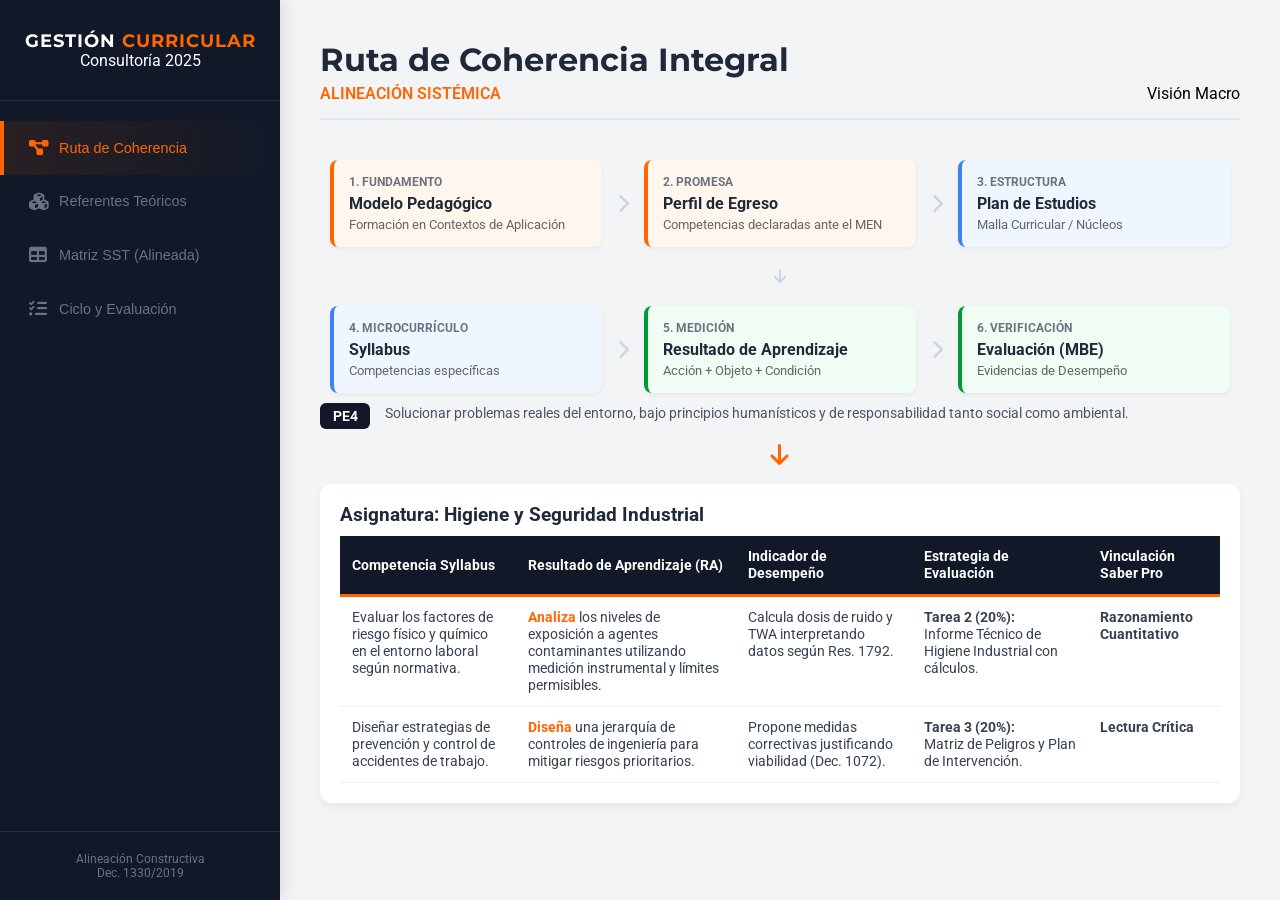
==== induccion_docente.html @ 93a94dc3 "fix(C3): logo institucional local, plan vigente primero, malla por areas y componentes, ortografia, " ====
<!DOCTYPE html>
<html lang="es">
<head>
    <meta charset="UTF-8">
    <meta name="viewport" content="width=device-width, initial-scale=1.0">
    <title>Guía de Alineación Curricular SST | Decreto 1330</title>
    
    <!-- Fuentes Google -->
    <link href="https://fonts.googleapis.com/css2?family=Montserrat:wght@400;600;700;800&family=Roboto:wght@300;400;500;700&display=swap" rel="stylesheet">
    <!-- FontAwesome -->
    <link rel="stylesheet" href="https://cdnjs.cloudflare.com/ajax/libs/font-awesome/6.0.0/css/all.min.css">

    <style>
        /* --- VARIABLES GLOBALES --- */
        :root {
            --sidebar-width: 280px;
            --orange: #FF6600;
            --green: #009933;
            --blue-dark: #1e3a8a;
            --blue-aneca: #3b82f6;
            --red-tobon: #dc2626;
            --purple-ausubel: #8b5cf6;
            --teal-vygotsky: #14b8a6;
            --lime-dewey: #84cc16;
            
            --dark-bg: #111827;
            --light-bg: #f3f4f6;
            --white: #ffffff;
            --text-main: #1f2937;
            --text-light: #6b7280;
        }

        /* --- RESET Y BASE --- */
        * { margin: 0; padding: 0; box-sizing: border-box; }
        body {
            font-family: 'Roboto', sans-serif;
            background-color: var(--light-bg);
            height: 100vh;
            overflow: hidden;
            display: flex;
        }

        /* --- SIDEBAR --- */
        .sidebar {
            width: var(--sidebar-width);
            background-color: var(--dark-bg);
            color: var(--white);
            display: flex;
            flex-direction: column;
            height: 100%;
            box-shadow: 4px 0 15px rgba(0,0,0,0.1);
            z-index: 10;
        }
        .brand { padding: 30px 20px; border-bottom: 1px solid rgba(255,255,255,0.1); text-align: center; }
        .brand h2 { font-family: 'Montserrat', sans-serif; font-size: 1.1rem; text-transform: uppercase; letter-spacing: 1px; }
        .brand span { color: var(--orange); }
        .nav-menu { flex: 1; padding-top: 20px; overflow-y: auto; }
        .nav-btn {
            width: 100%; background: none; border: none; color: var(--text-light); padding: 18px 25px;
            text-align: left; cursor: pointer; transition: all 0.3s ease; font-size: 0.9rem;
            display: flex; align-items: center; border-left: 4px solid transparent;
        }
        .nav-btn i { width: 30px; font-size: 1.1rem; }
        .nav-btn:hover { background-color: rgba(255,255,255,0.05); color: var(--white); }
        .nav-btn.active { background: linear-gradient(90deg, rgba(255,102,0,0.1) 0%, transparent 100%); color: var(--orange); border-left-color: var(--orange); font-weight: 500; }
        .nav-footer { padding: 20px; font-size: 0.75rem; color: var(--text-light); text-align: center; border-top: 1px solid rgba(255,255,255,0.1); }

        /* --- CONTENEDOR PRINCIPAL --- */
        .main-content { flex: 1; padding: 40px; overflow-y: auto; position: relative; }
        .slide-header { margin-bottom: 30px; padding-bottom: 15px; border-bottom: 2px solid #e2e8f0; display: flex; justify-content: space-between; align-items: end; }
        .slide-title h1 { font-family: 'Montserrat', sans-serif; font-size: 2rem; color: var(--text-main); margin-bottom: 5px; }
        .slide-subtitle { color: var(--orange); font-weight: 600; font-size: 1rem; text-transform: uppercase; }
        .content-section { display: none; animation: fadeIn 0.4s ease-in-out; }
        .content-section.active { display: block; }
        @keyframes fadeIn { from { opacity: 0; transform: translateY(10px); } to { opacity: 1; transform: translateY(0); } }

        /* --- ESTILOS DE COMPONENTES --- */
        
        /* Ruta de Coherencia */
        .coherence-flow { display: flex; flex-direction: column; gap: 20px; padding: 10px; }
        .flow-row { display: flex; gap: 15px; align-items: stretch; }
        .flow-card { flex: 1; background: var(--white); padding: 15px; border-radius: 8px; border-left: 4px solid #ccc; box-shadow: 0 2px 4px rgba(0,0,0,0.05); display: flex; flex-direction: column; justify-content: center; }
        .card-level-1 { border-left-color: var(--orange); background: #fff7ed; }
        .card-level-2 { border-left-color: #3b82f6; background: #eff6ff; }
        .card-level-3 { border-left-color: var(--green); background: #f0fdf4; }
        .flow-label { font-size: 0.75rem; text-transform: uppercase; color: var(--text-light); font-weight: bold; margin-bottom: 5px; }
        .flow-value { font-size: 1rem; color: var(--text-main); font-weight: 700; }
        .flow-desc { font-size: 0.8rem; color: #666; margin-top: 4px; }
        .arrow-separator { display: flex; align-items: center; justify-content: center; color: #cbd5e1; font-size: 1.2rem; }

        /* Cubo Teórico */
        .theory-stack { display: flex; flex-direction: column; gap: 10px; max-width: 800px; margin: 0 auto; }
        .theory-layer {
            padding: 15px 20px; border-radius: 8px; color: white; position: relative;
            box-shadow: 0 4px 6px rgba(0,0,0,0.1); transition: transform 0.2s;
            display: flex; justify-content: space-between; align-items: center;
        }
        .theory-layer:hover { transform: scale(1.02); }
        .layer-title { font-weight: 800; font-size: 1.2rem; font-family: 'Montserrat', sans-serif; text-shadow: 1px 1px 2px rgba(0,0,0,0.2); }
        .layer-desc { font-size: 0.9rem; background: rgba(255,255,255,0.2); padding: 5px 10px; border-radius: 4px; }
        .bg-vygotsky { background: linear-gradient(135deg, var(--teal-vygotsky), #0d9488); }
        .bg-ausubel { background: linear-gradient(135deg, var(--purple-ausubel), #7c3aed); }
        .bg-dewey { background: linear-gradient(135deg, var(--lime-dewey), #65a30d); }
        .bg-tobon { background: linear-gradient(135deg, var(--red-tobon), #b91c1c); }
        .bg-aneca { background: linear-gradient(135deg, var(--blue-aneca), #2563eb); }

        /* PERFIL DE EGRESO DETALLADO */
        .profile-detailed-box {
            background: white; border-radius: 10px; padding: 20px; margin-bottom: 20px;
            border-left: 5px solid var(--orange); box-shadow: 0 4px 10px rgba(0,0,0,0.05);
        }
        .profile-detailed-box h4 { color: var(--orange); margin-bottom: 15px; font-family: 'Montserrat', sans-serif; display: flex; align-items: center; gap: 10px; }
        .pe-item { display: flex; gap: 15px; margin-bottom: 12px; align-items: flex-start; }
        .pe-tag { background: var(--dark-bg); color: white; padding: 5px 10px; border-radius: 6px; font-weight: bold; font-size: 0.85rem; min-width: 50px; text-align: center; }
        .pe-text { font-size: 0.9rem; color: #4b5563; line-height: 1.5; }

        /* MATRIZ SST */
        .matrix-container { background: white; padding: 20px; border-radius: 12px; box-shadow: 0 4px 10px rgba(0,0,0,0.05); }
        .sst-table { width: 100%; border-collapse: collapse; font-size: 0.9rem; }
        .sst-table th { background: var(--dark-bg); color: white; padding: 12px; text-align: left; border-bottom: 3px solid var(--orange); }
        .sst-table td { padding: 12px; border-bottom: 1px solid #eee; vertical-align: top; color: #374151; }
        .sst-table tr:hover { background: #f9fafb; }
        .verb-highlight { color: var(--orange); font-weight: bold; }

        /* CICLO Y RÚBRICAS */
        .cycle-dashboard { display: grid; grid-template-columns: 2fr 1fr; gap: 20px; }
        .timeline-vertical { display: flex; flex-direction: column; gap: 15px; }
        .cycle-phase { background: white; border-radius: 10px; padding: 15px; border-left: 5px solid #ccc; box-shadow: 0 2px 5px rgba(0,0,0,0.05); display: flex; justify-content: space-between; align-items: center; }
        .phase-1 { border-left-color: var(--teal-vygotsky); }
        .phase-2 { border-left-color: var(--blue-aneca); }
        .phase-3 { border-left-color: var(--orange); }
        .phase-info h4 { margin: 0; font-size: 1rem; color: var(--text-main); }
        .phase-info span { font-size: 0.8rem; color: var(--text-light); }
        .weight-pill { background: var(--dark-bg); color: white; padding: 5px 10px; border-radius: 15px; font-size: 0.8rem; font-weight: bold; min-width: 80px; text-align: center; }
        
        .rubric-card { background: var(--white); border-radius: 10px; padding: 20px; height: 100%; border: 1px solid #e5e7eb; box-shadow: 0 4px 10px rgba(0,0,0,0.05); }
        .rubric-header { text-align: center; color: var(--text-main); font-weight: bold; margin-bottom: 15px; border-bottom: 1px solid #eee; padding-bottom: 10px; }
        .rubric-item { display: flex; align-items: center; margin-bottom: 15px; }
        .rubric-icon { width: 40px; height: 40px; border-radius: 50%; display: flex; align-items: center; justify-content: center; color: white; font-size: 1.2rem; margin-right: 10px; }
        .r-title { display: block; font-weight: bold; font-size: 0.9rem; }
        .r-desc { font-size: 0.75rem; color: #666; }
        .r-pct { font-size: 1.2rem; font-weight: 800; color: var(--text-main); }

        /* BANNER INFOGRAFÍA */
        .info-banner {
            margin-top: 30px;
            background: linear-gradient(135deg, #1e3a8a, #3b82f6);
            border-radius: 12px;
            padding: 20px;
            display: flex;
            align-items: center;
            justify-content: space-between;
            color: white;
            cursor: pointer;
            box-shadow: 0 4px 15px rgba(59, 130, 246, 0.4);
            transition: transform 0.2s;
            text-decoration: none; /* Para el enlace */
        }
        .info-banner:hover { transform: scale(1.01); }
        .banner-icon { font-size: 2.5rem; opacity: 0.8; }
        .banner-text h3 { margin: 0; font-size: 1.2rem; font-family: 'Montserrat', sans-serif; color: white; }
        .banner-text p { margin: 5px 0 0; font-size: 0.9rem; opacity: 0.9; color: white; }
        .banner-arrow { background: rgba(255,255,255,0.2); width: 40px; height: 40px; border-radius: 50%; display: flex; align-items: center; justify-content: center; color: white;}

        /* Responsive */
        @media (max-width: 768px) {
            body { flex-direction: column; overflow: auto; }
            .sidebar { width: 100%; height: auto; flex-direction: row; padding: 10px; overflow-x: auto; }
            .brand, .nav-footer { display: none; }
            .nav-menu { display: flex; }
            .nav-btn { width: auto; white-space: nowrap; padding: 10px; }
            .flow-row, .cycle-dashboard, .theory-layer, .info-banner { flex-direction: column; align-items: flex-start; }
            .arrow-separator { transform: rotate(90deg); margin: 5px 0; }
            .sst-table { display: block; overflow-x: auto; }
            .banner-arrow { margin-top: 10px; align-self: flex-end; }
        }
    </style>
</head>
<body>

    <!-- SIDEBAR -->
    <nav class="sidebar">
        <div class="brand">
            <h2>Gestión <span>Curricular</span></h2>
            <div class="year">Consultoría 2025</div>
        </div>

        <div class="nav-menu">
            <button class="nav-btn active" onclick="showSection('coherencia', this)">
                <i class="fas fa-project-diagram"></i> Ruta de Coherencia
            </button>
            <button class="nav-btn" onclick="showSection('teoricos', this)">
                <i class="fas fa-cubes"></i> Referentes Teóricos
            </button>
            <button class="nav-btn" onclick="showSection('matrices', this)">
                <i class="fas fa-table"></i> Matriz SST (Alineada)
            </button>
            <button class="nav-btn" onclick="showSection('ciclo', this)">
                <i class="fas fa-tasks"></i> Ciclo y Evaluación
            </button>
        </div>

        <div class="nav-footer">
            Alineación Constructiva<br>Dec. 1330/2019
        </div>
    </nav>

    <!-- MAIN CONTENT -->
    <main class="main-content">

        <!-- 1. RUTA DE COHERENCIA -->
        <div id="coherencia" class="content-section active">
            <div class="slide-header">
                <div class="slide-title">
                    <h1>Ruta de Coherencia Integral</h1>
                    <div class="slide-subtitle">Alineación Sistémica</div>
                </div>
                <div class="date-badge">Visión Macro</div>
            </div>

            <div class="coherence-flow">
                <!-- Nivel 1 -->
                <div class="flow-row">
                    <div class="flow-card card-level-1">
                        <div class="flow-label">1. Fundamento</div>
                        <div class="flow-value">Modelo Pedagógico</div>
                        <div class="flow-desc">Formación en Contextos de Aplicación</div>
                    </div>
                    <div class="arrow-separator"><i class="fas fa-chevron-right"></i></div>
                    <div class="flow-card card-level-1">
                        <div class="flow-label">2. Promesa</div>
                        <div class="flow-value">Perfil de Egreso</div>
                        <div class="flow-desc">Competencias declaradas ante el MEN</div>
                    </div>
                    <div class="arrow-separator"><i class="fas fa-chevron-right"></i></div>
                    <div class="flow-card card-level-2">
                        <div class="flow-label">3. Estructura</div>
                        <div class="flow-value">Plan de Estudios</div>
                        <div class="flow-desc">Malla Curricular / Núcleos</div>
                    </div>
                </div>

                <!-- Conector -->
                <div style="text-align: center; color: #cbd5e1;"><i class="fas fa-arrow-down"></i></div>

                <!-- Nivel 2 -->
                <div class="flow-row">
                    <div class="flow-card card-level-2">
                        <div class="flow-label">4. Microcurrículo</div>
                        <div class="flow-value">Syllabus</div>
                        <div class="flow-desc">Competencias específicas</div>
                    </div>
                    <div class="arrow-separator"><i class="fas fa-chevron-right"></i></div>
                    <div class="flow-card card-level-3">
                        <div class="flow-label">5. Medición</div>
                        <div class="flow-value">Resultado de Aprendizaje</div>
                        <div class="flow-desc">Acción + Objeto + Condición</div>
                    </div>
                    <div class="arrow-separator"><i class="fas fa-chevron-right"></i></div>
                    <div class="flow-card card-level-3">
                        <div class="flow-label">6. Verificación</div>
                        <div class="flow-value">Evaluación (MBE)</div>
                        <div class="flow-desc">Evidencias de Desempeño</div>
                    </div>
                </div>
            </div>
        </div>

        <!-- 2. REFERENTES TEÓRICOS -->
        <div id="teoricos" class="content-section">
            <div class="slide-header">
                <div class="slide-title">
                    <h1>Referentes Teóricos del Modelo Pedagógico</h1>
                    <div class="slide-subtitle">Fundamentación Pedagógica</div>
                </div>
                <div class="date-badge">Teoría Educativa</div>
            </div>

            <div class="theory-stack">
                <div class="theory-layer bg-vygotsky">
                    <div class="layer-title">Lev Vygotsky</div>
                    <div class="layer-desc"><i class="fas fa-users"></i> Labor social y colaborativa. ZDP.</div>
                </div>
                <div class="theory-layer bg-ausubel">
                    <div class="layer-title">David Ausubel</div>
                    <div class="layer-desc"><i class="fas fa-brain"></i> Aprendizaje Significativo.</div>
                </div>
                <div class="theory-layer bg-dewey">
                    <div class="layer-title">John Dewey</div>
                    <div class="layer-desc"><i class="fas fa-child"></i> Escuela Nueva. Estudiante al centro.</div>
                </div>
                <div class="theory-layer bg-tobon">
                    <div class="layer-title">Sergio Tobón</div>
                    <div class="layer-desc"><i class="fas fa-award"></i> Formación basada en Competencias.</div>
                </div>
                <div class="theory-layer bg-aneca">
                    <div class="layer-title">ANECA</div>
                    <div class="layer-desc"><i class="fas fa-check-circle"></i> Resultados de Aprendizaje.</div>
                </div>
            </div>
        </div>

        <!-- 3. MATRICES DE COHERENCIA (CON PERFIL COMPLETO) -->
        <div id="matrices" class="content-section">
            <div class="slide-header">
                <div class="slide-title">
                    <h1>Matriz de Coherencia</h1>
                    <div class="slide-subtitle">Programa: Profesional en SST</div>
                </div>
                <div class="date-badge">SST Alineado</div>
            </div>

            <!-- PERFIL DE EGRESO DETALLADO -->
            <div class="profile-detailed-box">
                <h4><i class="fas fa-user-graduate"></i> Perfil de Egreso Aplicable (SST)</h4>
                
                <div class="pe-item">
                    <span class="pe-tag">PE1</span>
                    <div class="pe-text">Controlar los riesgos asociados a la higiene y seguridad industrial por medio del marco legal aplicable y uso de metodologías que garanticen la prevención de accidentes y enfermedades laborales.</div>
                </div>
                
                <div class="pe-item">
                    <span class="pe-tag">PE2</span>
                    <div class="pe-text">Estructurar el Sistema de Gestión de Seguridad y Salud en el Trabajo conforme al marco legal de referencia y el ciclo de mejora continua que garanticen la continuidad del negocio.</div>
                </div>
            </div>

<div class="pe-item">
                    <span class="pe-tag">PE3</span>
                    <div class="pe-text">Proponer los mecanismos conducentes para la generación de estrategias de promoción y prevención en seguridad y salud en el trabajo, para la disminución de los indicadores de ausentismo derivados de la enfermedad</div>
                </div>
            </div>

<div class="pe-item">
                    <span class="pe-tag">PE4</span>
                    <div class="pe-text">Solucionar problemas reales del entorno, bajo principios humanísticos y de responsabilidad tanto social como ambiental.</div>
                </div>
            </div>

            <!-- FLECHA CONECTORA -->
            <div style="text-align: center; color: var(--orange); margin-bottom: 15px; font-size: 1.5rem;">
                <i class="fas fa-arrow-down"></i>
            </div>

            <!-- MATRIZ -->
            <div class="matrix-container">
                <h3 style="margin-bottom: 10px; color: var(--text-main);">Asignatura: Higiene y Seguridad Industrial</h3>
                
                <div style="overflow-x:auto;">
                    <table class="sst-table">
                        <thead>
                            <tr>
                                <th width="20%">Competencia Syllabus</th>
                                <th width="25%">Resultado de Aprendizaje (RA)</th>
                                <th width="20%">Indicador de Desempeño</th>
                                <th width="20%">Estrategia de Evaluación</th>
                                <th width="15%">Vinculación Saber Pro</th>
                            </tr>
                        </thead>
                        <tbody>
                            <!-- Relacionado con PE1 (Higiene) -->
                            <tr>
                                <td>Evaluar los factores de riesgo físico y químico en el entorno laboral según normativa.</td>
                                <td>
                                    <span class="verb-highlight">Analiza</span> los niveles de exposición a agentes contaminantes utilizando medición instrumental y límites permisibles.
                                </td>
                                <td>Calcula dosis de ruido y TWA interpretando datos según Res. 1792.</td>
                                <td>
                                    <strong>Tarea 2 (20%):</strong><br>
                                    Informe Técnico de Higiene Industrial con cálculos.
                                </td>
                                <td>
                                    <strong>Razonamiento Cuantitativo</strong>
                                </td>
                            </tr>
                            <!-- Relacionado con PE2 (Sistemas de Gestión) -->
                            <tr>
                                <td>Diseñar estrategias de prevención y control de accidentes de trabajo.</td>
                                <td>
                                    <span class="verb-highlight">Diseña</span> una jerarquía de controles de ingeniería para mitigar riesgos prioritarios.
                                </td>
                                <td>Propone medidas correctivas justificando viabilidad (Dec. 1072).</td>
                                <td>
                                    <strong>Tarea 3 (20%):</strong><br>
                                    Matriz de Peligros y Plan de Intervención.
                                </td>
                                <td>
                                    <strong>Lectura Crítica</strong>
                                </td>
                            </tr>
                        </tbody>
                    </table>
                </div>
            </div>
        </div>

        <!-- 4. CICLO OPERATIVO Y CIERRE -->
        <div id="ciclo" class="content-section">
            <div class="slide-header">
                <div class="slide-title">
                    <h1>Ciclo Operativo (8 Semanas)</h1>
                    <div class="slide-subtitle">Implementación y Evaluación</div>
                </div>
                <div class="date-badge">Operatividad</div>
            </div>

            <div class="cycle-dashboard">
                <!-- Timeline -->
                <div class="timeline-vertical">
                    <div class="cycle-phase phase-1">
                        <div class="phase-info">
                            <h4>Fundamentación (Semanas 1-2)</h4>
                            <span>Diagnóstico y talleres iniciales.</span>
                        </div>
                        <div style="text-align: right;">
                            <div class="weight-pill" style="background: #3b82f6; margin-bottom:5px;">Tarea 1: 15%</div>
                            <div class="weight-pill" style="background: var(--orange);">Quiz 1: 5%</div>
                        </div>
                    </div>

                    <div class="cycle-phase phase-2">
                        <div class="phase-info">
                            <h4>Desarrollo (Semanas 3-5)</h4>
                            <span>Cierre de brechas (Casos/ABP).</span>
                        </div>
                        <div style="text-align: right;">
                            <div class="weight-pill" style="background: #3b82f6; margin-bottom:5px;">Tarea 2: 20%</div>
                            <div class="weight-pill" style="background: var(--orange);">Quiz 2: 5%</div>
                        </div>
                    </div>

                    <div class="cycle-phase phase-3">
                        <div class="phase-info">
                            <h4>Cierre (Semanas 6-8)</h4>
                            <span>Validación del RA.</span>
                        </div>
                        <div style="text-align: right;">
                            <div class="weight-pill" style="background: #3b82f6; margin-bottom:5px;">Tarea 3: 20%</div>
                            <div class="weight-pill" style="background: var(--green); font-size: 0.9rem;">Final: 30%</div>
                        </div>
                    </div>
                </div>

                <!-- Rúbricas -->
                <div class="rubric-card">
                    <div class="rubric-header">RÚBRICAS ANALÍTICAS</div>
                    <div class="rubric-item">
                        <div class="rubric-icon" style="background: #3b82f6;"><i class="fas fa-cogs"></i></div>
                        <div class="rubric-text"><span class="r-title">Disciplinar</span><span class="r-desc">Dominio técnico</span></div>
                        <span class="r-pct">60%</span>
                    </div>
                    <div class="rubric-item">
                        <div class="rubric-icon" style="background: #14b8a6;"><i class="fas fa-brain"></i></div>
                        <div class="rubric-text"><span class="r-title">Genérica</span><span class="r-desc">Saber Pro</span></div>
                        <span class="r-pct">30%</span>
                    </div>
                    <div class="rubric-item">
                        <div class="rubric-icon" style="background: #f59e0b;"><i class="fas fa-file-alt"></i></div>
                        <div class="rubric-text"><span class="r-title">Formalidad</span><span class="r-desc">Normas</span></div>
                        <span class="r-pct">10%</span>
                    </div>
                </div>
            </div>

            <!-- BANNER INFOGRAFÍA -->
            <!-- Aquí configuramos la ruta para que busque 'infografia.png' en la misma carpeta. -->
            <!-- También se deja la ruta absoluta en comentario como respaldo, pero se recomienda mover la imagen. -->
            
            <a href="infografia.png" target="_blank" style="text-decoration: none;">
                <div class="info-banner">
                    <div class="banner-icon"><i class="fas fa-image"></i></div>
                    <div class="banner-text">
                        <h3>Ver Infografía Resumen</h3>
                        <p>Clic aquí para abrir el archivo: infografia.png</p>
                    </div>
                    <div class="banner-arrow"><i class="fas fa-external-link-alt"></i></div>
                </div>
            </a>
            <p style="font-size: 0.75rem; color: #999; margin-top: 5px; text-align: center;">
                *Para que funcione, guarda este HTML en la misma carpeta que la imagen "infografia.png"
            </p>

        </div>

    </main>

    <script>
        function showSection(sectionId, btnElement) {
            document.querySelectorAll('.content-section').forEach(el => el.classList.remove('active'));
            document.querySelectorAll('.nav-btn').forEach(el => el.classList.remove('active'));
            document.getElementById(sectionId).classList.add('active');
            btnElement.classList.add('active');
        }
    </script>
</body>
</html>
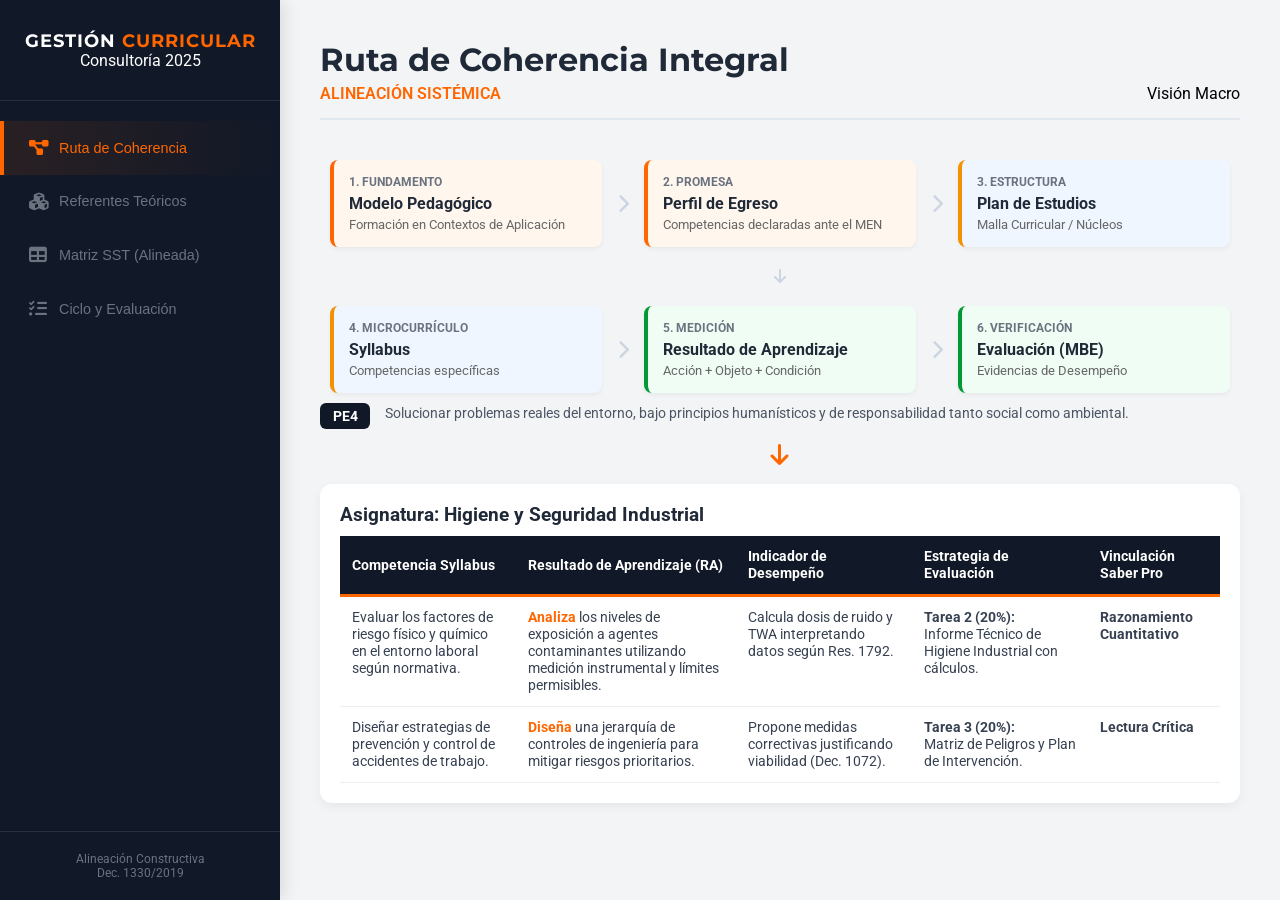
==== commit a2783b35: "fix(oferta-convenios-palette): integrar 15 logos oficiales de convenios web TO, selectores interacti" ====
--- a/induccion_docente.html
+++ b/induccion_docente.html
@@ -17,7 +17,7 @@
             --orange: #FF6600;
             --green: #009933;
             --blue-dark: #1e3a8a;
-            --blue-aneca: #3b82f6;
+            --blue-aneca: #F39200;
             --red-tobon: #dc2626;
             --purple-ausubel: #8b5cf6;
             --teal-vygotsky: #14b8a6;
@@ -81,7 +81,7 @@
         .flow-row { display: flex; gap: 15px; align-items: stretch; }
         .flow-card { flex: 1; background: var(--white); padding: 15px; border-radius: 8px; border-left: 4px solid #ccc; box-shadow: 0 2px 4px rgba(0,0,0,0.05); display: flex; flex-direction: column; justify-content: center; }
         .card-level-1 { border-left-color: var(--orange); background: #fff7ed; }
-        .card-level-2 { border-left-color: #3b82f6; background: #eff6ff; }
+        .card-level-2 { border-left-color: #F39200; background: #eff6ff; }
         .card-level-3 { border-left-color: var(--green); background: #f0fdf4; }
         .flow-label { font-size: 0.75rem; text-transform: uppercase; color: var(--text-light); font-weight: bold; margin-bottom: 5px; }
         .flow-value { font-size: 1rem; color: var(--text-main); font-weight: 700; }
@@ -102,7 +102,7 @@
         .bg-ausubel { background: linear-gradient(135deg, var(--purple-ausubel), #7c3aed); }
         .bg-dewey { background: linear-gradient(135deg, var(--lime-dewey), #65a30d); }
         .bg-tobon { background: linear-gradient(135deg, var(--red-tobon), #b91c1c); }
-        .bg-aneca { background: linear-gradient(135deg, var(--blue-aneca), #2563eb); }
+        .bg-aneca { background: linear-gradient(135deg, var(--blue-aneca), #D97F00); }
 
         /* PERFIL DE EGRESO DETALLADO */
         .profile-detailed-box {
@@ -144,7 +144,7 @@
         /* BANNER INFOGRAFÍA */
         .info-banner {
             margin-top: 30px;
-            background: linear-gradient(135deg, #1e3a8a, #3b82f6);
+            background: linear-gradient(135deg, #1e3a8a, #F39200);
             border-radius: 12px;
             padding: 20px;
             display: flex;
@@ -413,7 +413,7 @@
                             <span>Diagnóstico y talleres iniciales.</span>
                         </div>
                         <div style="text-align: right;">
-                            <div class="weight-pill" style="background: #3b82f6; margin-bottom:5px;">Tarea 1: 15%</div>
+                            <div class="weight-pill" style="background: #F39200; margin-bottom:5px;">Tarea 1: 15%</div>
                             <div class="weight-pill" style="background: var(--orange);">Quiz 1: 5%</div>
                         </div>
                     </div>
@@ -424,7 +424,7 @@
                             <span>Cierre de brechas (Casos/ABP).</span>
                         </div>
                         <div style="text-align: right;">
-                            <div class="weight-pill" style="background: #3b82f6; margin-bottom:5px;">Tarea 2: 20%</div>
+                            <div class="weight-pill" style="background: #F39200; margin-bottom:5px;">Tarea 2: 20%</div>
                             <div class="weight-pill" style="background: var(--orange);">Quiz 2: 5%</div>
                         </div>
                     </div>
@@ -435,7 +435,7 @@
                             <span>Validación del RA.</span>
                         </div>
                         <div style="text-align: right;">
-                            <div class="weight-pill" style="background: #3b82f6; margin-bottom:5px;">Tarea 3: 20%</div>
+                            <div class="weight-pill" style="background: #F39200; margin-bottom:5px;">Tarea 3: 20%</div>
                             <div class="weight-pill" style="background: var(--green); font-size: 0.9rem;">Final: 30%</div>
                         </div>
                     </div>
@@ -445,7 +445,7 @@
                 <div class="rubric-card">
                     <div class="rubric-header">RÚBRICAS ANALÍTICAS</div>
                     <div class="rubric-item">
-                        <div class="rubric-icon" style="background: #3b82f6;"><i class="fas fa-cogs"></i></div>
+                        <div class="rubric-icon" style="background: #F39200;"><i class="fas fa-cogs"></i></div>
                         <div class="rubric-text"><span class="r-title">Disciplinar</span><span class="r-desc">Dominio técnico</span></div>
                         <span class="r-pct">60%</span>
                     </div>
